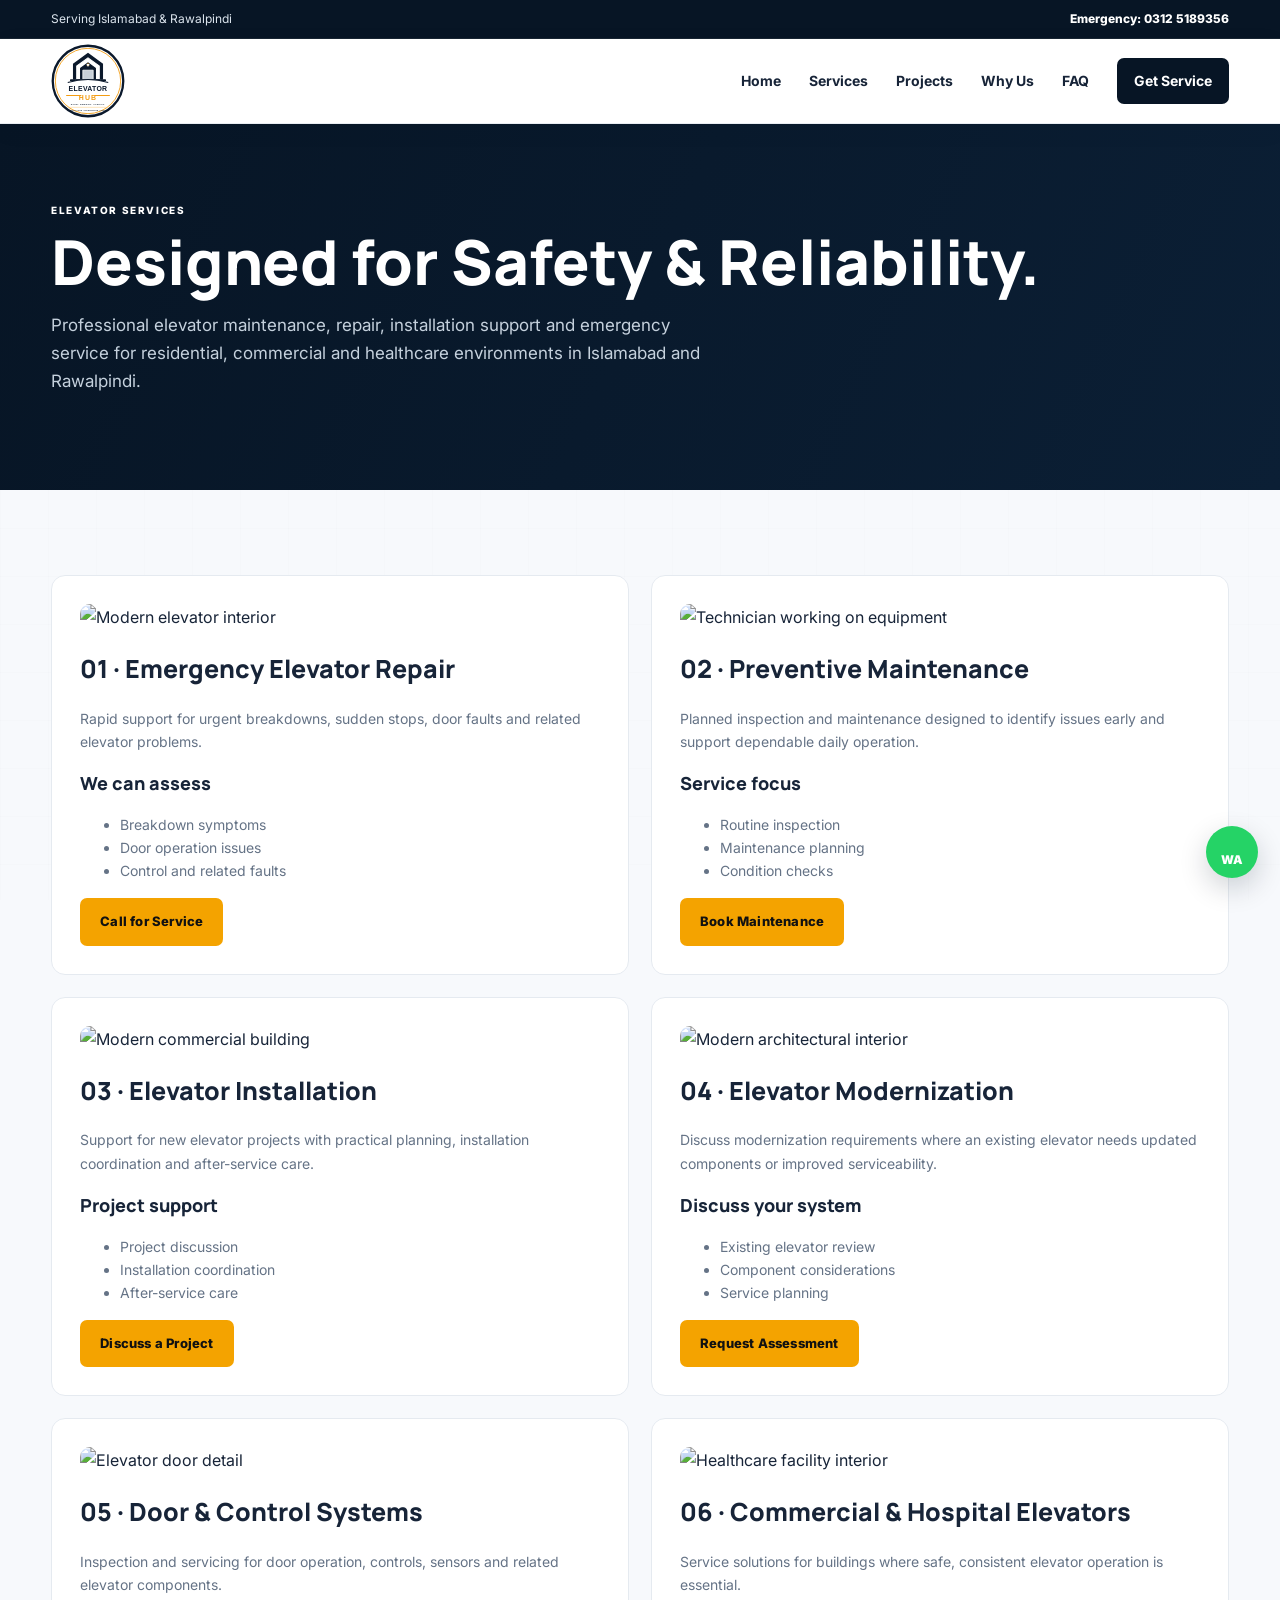
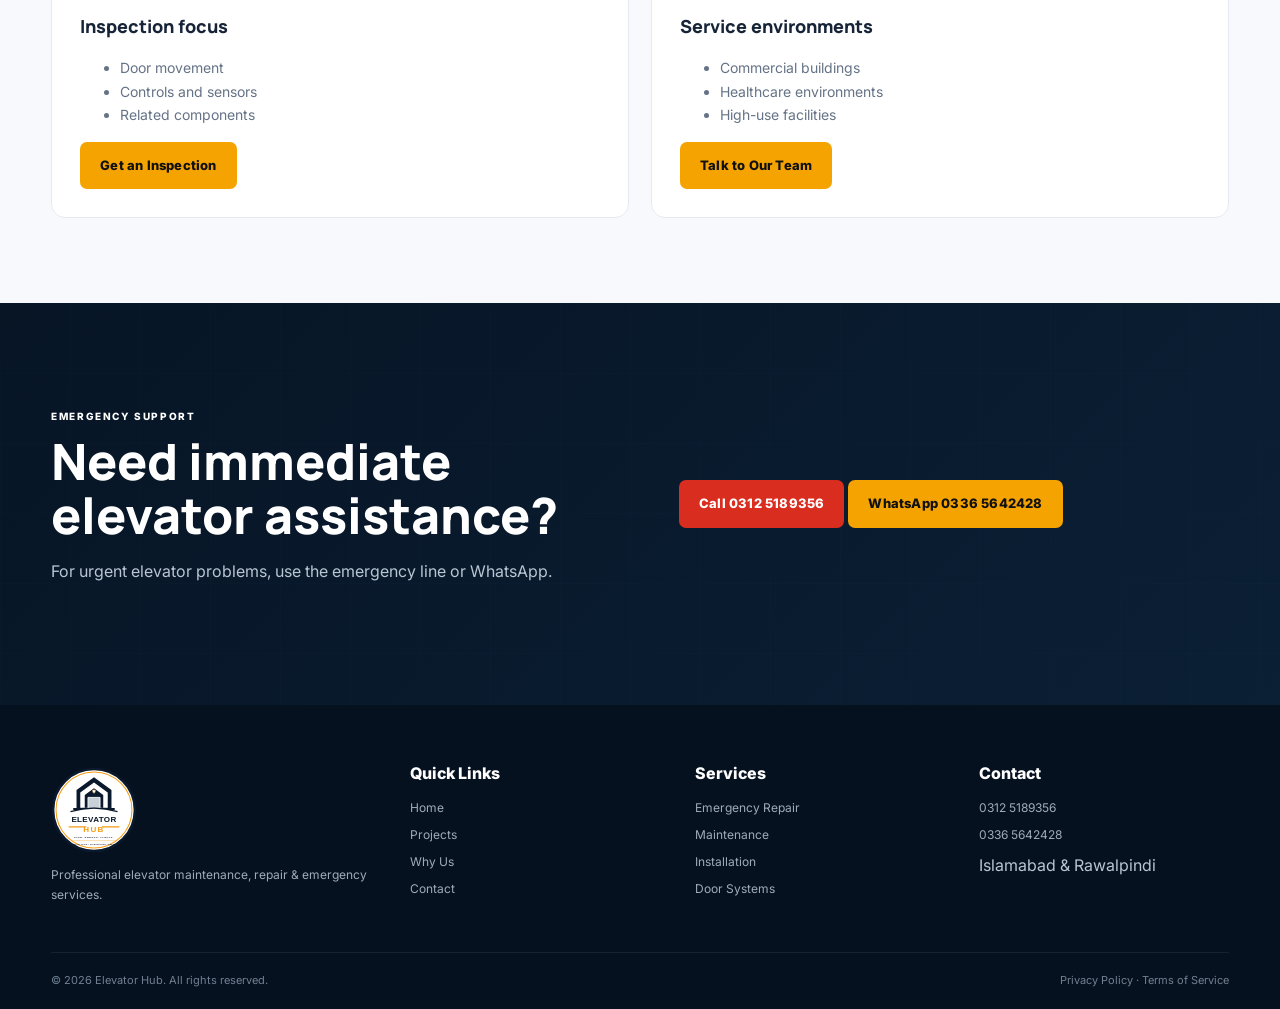
==== services.html @ 81566df6 "Add premium dedicated Elevator Hub Services page" ====
<!doctype html><html lang="en"><head><meta charset="utf-8"><meta name="viewport" content="width=device-width,initial-scale=1"><meta name="description" content="Elevator services by Elevator Hub in Islamabad and Rawalpindi: emergency repair, preventive maintenance, installation support, modernization, door systems and commercial lifts."><title>Elevator Services in Islamabad & Rawalpindi | Elevator Hub</title><link rel="preconnect" href="https://fonts.googleapis.com"><link rel="preconnect" href="https://fonts.gstatic.com" crossorigin><link href="https://fonts.googleapis.com/css2?family=Inter:wght@400;500;600;700;800&family=Manrope:wght@700;800&display=swap" rel="stylesheet"><link rel="icon" href="assets/elevator-hub-logo.svg" type="image/svg+xml"><link rel="stylesheet" href="styles.css"></head><body><div class="topbar"><div class="container topbar-inner"><span>Serving Islamabad & Rawalpindi</span><a href="tel:+923125189356">Emergency: 0312 5189356</a></div></div><header class="header"><div class="container nav"><a class="brand" href="index.html"><img class="brand-logo" src="assets/elevator-hub-logo.svg" alt="Elevator Hub"></a><button class="menu-toggle" aria-label="Open menu" aria-expanded="false">☰</button><nav class="nav-links"><a href="index.html">Home</a><a href="services.html">Services</a><a href="projects.html">Projects</a><a href="about.html">Why Us</a><a href="index.html#faq">FAQ</a><a class="nav-cta" href="contact.html">Get Service</a></nav></div></header><main><section class="page-hero"><div class="container"><span class="kicker">ELEVATOR SERVICES</span><h1>Designed for Safety & Reliability.</h1><p>Professional elevator maintenance, repair, installation support and emergency service for residential, commercial and healthcare environments in Islamabad and Rawalpindi.</p></div></section><section class="page-content"><div class="container"><div class="detail-grid"><article class="detail-card"><img loading="lazy" src="https://images.unsplash.com/photo-1545454675-3531b543be5d?auto=format&fit=crop&w=1000&q=85" alt="Modern elevator interior"><h2>01 · Emergency Elevator Repair</h2><p>Rapid support for urgent breakdowns, sudden stops, door faults and related elevator problems.</p><h3>We can assess</h3><ul><li>Breakdown symptoms</li><li>Door operation issues</li><li>Control and related faults</li></ul><a class="btn btn-gold" href="contact.html">Call for Service</a></article><article class="detail-card"><img loading="lazy" src="https://images.unsplash.com/photo-1581094794329-c8112a89af12?auto=format&fit=crop&w=1000&q=85" alt="Technician working on equipment"><h2>02 · Preventive Maintenance</h2><p>Planned inspection and maintenance designed to identify issues early and support dependable daily operation.</p><h3>Service focus</h3><ul><li>Routine inspection</li><li>Maintenance planning</li><li>Condition checks</li></ul><a class="btn btn-gold" href="contact.html">Book Maintenance</a></article><article class="detail-card"><img loading="lazy" src="https://images.unsplash.com/photo-1486406146926-c627a92ad1ab?auto=format&fit=crop&w=1000&q=85" alt="Modern commercial building"><h2>03 · Elevator Installation</h2><p>Support for new elevator projects with practical planning, installation coordination and after-service care.</p><h3>Project support</h3><ul><li>Project discussion</li><li>Installation coordination</li><li>After-service care</li></ul><a class="btn btn-gold" href="contact.html">Discuss a Project</a></article><article class="detail-card"><img loading="lazy" src="https://images.unsplash.com/photo-1512453979798-5ea266f8880c?auto=format&fit=crop&w=1000&q=85" alt="Modern architectural interior"><h2>04 · Elevator Modernization</h2><p>Discuss modernization requirements where an existing elevator needs updated components or improved serviceability.</p><h3>Discuss your system</h3><ul><li>Existing elevator review</li><li>Component considerations</li><li>Service planning</li></ul><a class="btn btn-gold" href="contact.html">Request Assessment</a></article><article class="detail-card"><img loading="lazy" src="https://images.unsplash.com/photo-1558618666-fcd25c85cd64?auto=format&fit=crop&w=1000&q=85" alt="Elevator door detail"><h2>05 · Door & Control Systems</h2><p>Inspection and servicing for door operation, controls, sensors and related elevator components.</p><h3>Inspection focus</h3><ul><li>Door movement</li><li>Controls and sensors</li><li>Related components</li></ul><a class="btn btn-gold" href="contact.html">Get an Inspection</a></article><article class="detail-card"><img loading="lazy" src="https://images.unsplash.com/photo-1586773860418-d37222d8fce3?auto=format&fit=crop&w=1000&q=85" alt="Healthcare facility interior"><h2>06 · Commercial & Hospital Elevators</h2><p>Service solutions for buildings where safe, consistent elevator operation is essential.</p><h3>Service environments</h3><ul><li>Commercial buildings</li><li>Healthcare environments</li><li>High-use facilities</li></ul><a class="btn btn-gold" href="contact.html">Talk to Our Team</a></article></div></div></section><section class="dark-section"><div class="container split"><div><span class="kicker">EMERGENCY SUPPORT</span><h2>Need immediate elevator assistance?</h2><p>For urgent elevator problems, use the emergency line or WhatsApp.</p></div><div><a class="btn btn-red" href="tel:+923125189356">Call 0312 5189356</a> <a class="btn btn-gold" href="https://wa.me/923365642428">WhatsApp 0336 5642428</a></div></div></section></main><footer><div class="container footer-grid"><div><a class="brand footer-brand" href="index.html"><img class="brand-logo" src="assets/elevator-hub-logo.svg" alt="Elevator Hub"></a><p>Professional elevator maintenance, repair & emergency services.</p></div><div><div class="footer-title">Quick Links</div><a href="index.html">Home</a><a href="projects.html">Projects</a><a href="about.html">Why Us</a><a href="contact.html">Contact</a></div><div><div class="footer-title">Services</div><a href="services.html">Emergency Repair</a><a href="services.html">Maintenance</a><a href="services.html">Installation</a><a href="services.html">Door Systems</a></div><div><div class="footer-title">Contact</div><a href="tel:+923125189356">0312 5189356</a><a href="https://wa.me/923365642428">0336 5642428</a><span>Islamabad & Rawalpindi</span></div></div><div class="container copyright"><span>© 2026 Elevator Hub. All rights reserved.</span><span>Privacy Policy · Terms of Service</span></div></footer><a class="floating-wa" href="https://wa.me/923365642428" aria-label="Chat on WhatsApp">WA</a><script src="script.js"></script></body></html>
---- styles.css ----
:root{--navy:#071525;--navy2:#0b1f35;--blue:#102b45;--gold:#f4a300;--gold2:#ffc94d;--red:#d92d20;--ink:#172438;--muted:#657386;--line:#e5eaf0;--off:#f7f9fc;--white:#fff}*{box-sizing:border-box}html{scroll-behavior:smooth}body{margin:0;font-family:Inter,Arial,sans-serif;color:var(--ink);line-height:1.65;background:var(--off)}body:before{content:"";position:fixed;inset:0;pointer-events:none;opacity:.18;background-image:linear-gradient(#102b4510 1px,transparent 1px),linear-gradient(90deg,#102b4510 1px,transparent 1px);background-size:48px 48px;z-index:-1}a{text-decoration:none;color:inherit}.container{width:min(1200px,92%);margin:auto}.topbar{background:var(--navy);color:#dbe4ed;font-size:12px;border-bottom:1px solid #ffffff12}.topbar-inner{min-height:38px;display:flex;justify-content:space-between;align-items:center}.topbar a{color:#fff;font-weight:800}.header{background:#fff;position:sticky;top:0;z-index:50;border-bottom:1px solid #e9edf2;box-shadow:0 6px 24px #0715250c}.nav{height:84px;display:flex;align-items:center;justify-content:space-between}.brand{display:flex;align-items:center;min-width:0}.brand-logo{width:74px;height:74px;display:block;object-fit:contain;flex:0 0 74px;transition:transform .2s ease,filter .2s ease}.brand:hover .brand-logo{transform:scale(1.015);filter:drop-shadow(0 6px 10px #07152518)}.nav-links{display:flex;align-items:center;gap:28px;font-size:14px;font-weight:700}.nav-links a{position:relative;padding:7px 0}.nav-links a:not(.nav-cta):after{content:"";position:absolute;left:0;right:100%;bottom:0;height:2px;background:var(--gold);transition:.2s}.nav-links a:hover:not(.nav-cta):after{right:0}.nav-links a:hover{color:var(--gold)}.nav-cta{background:var(--navy);color:#fff!important;padding:11px 17px!important;border-radius:7px}.menu-toggle{display:none;border:1px solid var(--line);background:#fff;border-radius:7px;padding:8px 11px;font-size:21px}.hero{position:relative;overflow:hidden;background:linear-gradient(115deg,#071525,#0b1f35 62%,#102b45);color:#fff}.hero:after{content:"";position:absolute;width:520px;height:520px;right:-160px;top:-160px;border:1px solid #ffffff12;border-radius:50%;box-shadow:0 0 0 80px #ffffff04,0 0 0 160px #ffffff02}.hero-bg{position:absolute;inset:0;opacity:.25;background-image:linear-gradient(90deg,#071525 5%,#071525c9 42%,#07152530),url('https://images.unsplash.com/photo-1545454675-3531b543be5d?auto=format&fit=crop&w=1800&q=85');background-size:cover;background-position:center}.hero-grid{position:relative;z-index:2;display:grid;grid-template-columns:1.05fr .95fr;gap:58px;align-items:center;min-height:690px;padding:82px 0}.eyebrow{display:inline-flex;align-items:center;gap:9px;color:var(--gold2);font-weight:800;font-size:12px;text-transform:uppercase;letter-spacing:1.5px}.pulse,.status-dot{width:8px;height:8px;border-radius:50%;background:#3ddc84;display:inline-block;box-shadow:0 0 0 5px #3ddc8422}.hero h1{font:800 clamp(56px,6.3vw,74px)/1.02 Manrope,Inter,sans-serif;letter-spacing:-3px;margin:20px 0 22px}.hero h1 span{color:var(--gold)}.hero-lead{max-width:620px;color:#cbd6e1;font-size:17px}.hero-actions{display:flex;gap:12px;margin:30px 0 38px;flex-wrap:wrap}.btn{display:inline-flex;align-items:center;justify-content:center;border:0;border-radius:7px;padding:13px 20px;font-weight:800;font-size:13px;letter-spacing:.2px;cursor:pointer;transition:transform .2s,box-shadow .2s,background .2s}.btn:hover{transform:translateY(-2px);box-shadow:0 10px 22px #07152518}.btn-gold{background:var(--gold);color:#111}.btn-gold:hover{background:var(--gold2)}.btn-outline{border:1px solid #ffffff4d;color:#fff;background:#07152555}.btn-red{background:var(--red);color:#fff}.btn-dark{background:var(--navy);color:#fff}.trust-row{display:flex;gap:34px;flex-wrap:wrap}.trust-row div{display:grid;border-left:1px solid #ffffff25;padding-left:14px}.trust-row strong{font:800 25px Manrope;color:#fff}.trust-row span{font-size:10px;color:#aebccc;text-transform:uppercase;letter-spacing:.8px}.hero-card{border:1px solid #ffffff20;border-radius:16px;background:#ffffff09;padding:12px;box-shadow:0 28px 70px #0005}.hero-image{height:470px;border-radius:10px;overflow:hidden;position:relative;background:#102b45}.hero-image img{width:100%;height:100%;object-fit:cover;display:block}.hero-image:after{content:"";position:absolute;inset:0;background:linear-gradient(180deg,transparent 45%,#071525b8)}.hero-float{position:absolute;z-index:2;left:22px;right:22px;bottom:20px;display:flex;justify-content:space-between;gap:18px;align-items:end;background:#071525df;border:1px solid #ffffff18;padding:15px 16px;border-radius:10px}.hero-float small{display:block;color:#aebccc;font-size:10px;text-transform:uppercase;letter-spacing:1px}.hero-float strong{display:block;color:#fff;font-size:14px}.hero-float .live{color:#5ce39a}.emergency-strip{background:var(--gold);color:#101923}.emergency-inner{min-height:92px;display:flex;align-items:center;justify-content:space-between;gap:20px}.emergency-inner small,.kicker{display:block;font-weight:800;letter-spacing:1.6px;font-size:10px;text-transform:uppercase}.emergency-inner strong{font:800 21px Manrope;display:block}.section{padding:100px 0;background:var(--off);position:relative}.section:before{content:"";position:absolute;inset:0;pointer-events:none;background:linear-gradient(90deg,transparent 49.9%,#102b4507 50%,transparent 50.1%);background-size:160px 160px}.section>.container{position:relative}.section-head{display:flex;justify-content:space-between;gap:50px;align-items:end;margin-bottom:46px}.section-head>div{max-width:690px}.section-head h2,.dark-section h2,.contact-section h2{font:800 clamp(38px,4vw,50px)/1.08 Manrope;margin:9px 0}.section-head h2 span,.dark-section h2 span{color:var(--gold)}.section-head p{max-width:430px;color:var(--muted);margin:0}.service-grid{display:grid;grid-template-columns:repeat(3,1fr);gap:18px}.service-card{padding:28px;border:1px solid var(--line);border-radius:14px;min-height:265px;background:#fff;transition:.22s;box-shadow:0 7px 24px #07152507}.service-card:hover{transform:translateY(-4px);border-color:#f4a30099;box-shadow:0 18px 38px #07152514}.service-card.featured{background:var(--navy);color:#fff;border-color:var(--navy)}.icon{width:42px;height:42px;display:grid;place-items:center;border:1px solid #f4a30055;border-radius:10px;color:var(--gold);margin-bottom:22px}.icon svg{width:21px;height:21px}.service-card h3{font:800 19px Manrope;margin:0 0 9px}.service-card p{color:var(--muted);font-size:14px}.featured p{color:#bdc8d5}.service-card a{font-size:12px;font-weight:800;color:var(--gold)}.dark-section{background:linear-gradient(135deg,#071525,#0b1f35);color:#fff;padding:105px 0;position:relative;overflow:hidden}.dark-section:before{content:"";position:absolute;inset:0;opacity:.15;background-image:linear-gradient(#7aa4c91a 1px,transparent 1px),linear-gradient(90deg,#7aa4c91a 1px,transparent 1px);background-size:70px 70px}.split{position:relative;z-index:1;display:grid;grid-template-columns:1fr 1fr;gap:78px;align-items:center}.dark-section p{color:#b9c5d2;max-width:620px}.checks{display:grid;grid-template-columns:1fr 1fr;gap:13px;margin-top:28px;color:#dce5ed;font-size:13px}.check{display:flex;gap:9px;align-items:flex-start}.check i{color:var(--gold);font-style:normal}.stats-panel{display:grid;grid-template-columns:1fr 1fr;border:1px solid #ffffff1c;overflow:hidden}.stat{padding:30px;border-right:1px solid #ffffff18;border-bottom:1px solid #ffffff18}.stat:nth-child(2n){border-right:0}.stat strong{display:block;font:800 35px Manrope;color:var(--gold)}.stat span{font-size:12px;color:#bdc8d5}.note{grid-column:1/-1;padding:14px;color:#8292a4;font-size:10px}.engineering{background:#fff}.engineering-grid{display:grid;grid-template-columns:1.1fr .9fr;gap:70px;align-items:center}.engineering-media{height:450px;border-radius:14px;overflow:hidden;box-shadow:0 18px 45px #07152516}.engineering-media img{width:100%;height:100%;object-fit:cover}.engineering-copy p{color:var(--muted);max-width:540px}.feature-list{display:grid;grid-template-columns:1fr 1fr;gap:12px;margin:25px 0}.feature-list div{font-size:13px;font-weight:700}.feature-list b{color:var(--gold);margin-right:7px}.center-head{text-align:center;margin-bottom:48px}.center-head h2{font:800 44px Manrope;margin:8px 0}.steps{display:grid;grid-template-columns:repeat(4,1fr);gap:0;position:relative}.steps:before{content:"";position:absolute;top:18px;left:8%;right:8%;height:1px;background:var(--gold)}.step{position:relative;padding:0 24px 10px}.step-dot{position:relative;z-index:1;width:36px;height:36px;border:1px solid var(--gold);background:var(--off);display:grid;place-items:center;color:var(--gold);font-weight:800;font-size:11px;margin-bottom:20px}.step h3{font:800 18px Manrope;margin:0 0 8px}.step p{font-size:13px;color:var(--muted)}.warning{background:#fff1c9;padding:56px 0;border-top:1px solid #f4a30040;border-bottom:1px solid #f4a30040}.warning-inner{display:grid;grid-template-columns:1fr 1.6fr auto;gap:30px;align-items:center}.warning h2{font:800 28px Manrope;margin:8px 0}.warning-list{display:flex;gap:8px;flex-wrap:wrap}.warning-list span{background:#fff;border:1px solid #e7d59c;padding:9px 12px;border-radius:7px;font-size:12px;font-weight:800}.faq-section{padding-bottom:105px}.faq-list{border-top:1px solid var(--line)}details{border-bottom:1px solid var(--line);padding:19px 0}summary{cursor:pointer;font-weight:800;font-size:15px;list-style:none;display:flex;justify-content:space-between;gap:20px}summary:after{content:'+';font-size:20px;color:var(--gold)}details[open] summary:after{content:'−'}details p{color:var(--muted);font-size:14px;max-width:780px}.narrow{max-width:850px}.projects-preview{display:grid;grid-template-columns:repeat(3,1fr);gap:18px}.project-card{background:#fff;border:1px solid var(--line);border-radius:14px;overflow:hidden;transition:.2s}.project-card:hover{transform:translateY(-4px);border-color:#f4a30088;box-shadow:0 18px 35px #07152512}.project-card img{width:100%;height:220px;object-fit:cover;display:block}.project-body{padding:22px}.project-body small{color:#9a6a00;font-weight:800;font-size:10px;text-transform:uppercase;letter-spacing:1px}.project-body h3{font:800 19px Manrope;margin:6px 0}.project-body p{font-size:13px;color:var(--muted);margin:0 0 12px}.project-body a{font-size:12px;font-weight:800;color:var(--navy)}.contact-section{background:#eef2f6;padding:100px 0}.contact-grid{display:grid;grid-template-columns:1fr 1fr;gap:75px}.contact-section p{color:var(--muted);max-width:520px}.contact-cards{display:grid;gap:10px;margin-top:30px}.contact-cards>a,.contact-cards>div{display:flex;align-items:center;gap:14px;background:#fff;border:1px solid var(--line);border-radius:10px;padding:15px}.contact-cards span{color:var(--gold);font-size:18px}.contact-cards small{display:block;color:#8290a0;font-size:9px;font-weight:800;letter-spacing:1px}.contact-cards strong{display:block;font-size:14px}.service-form{background:#fff;padding:30px;border-radius:14px;box-shadow:0 18px 50px #07152512}.form-title{font:800 22px Manrope;margin-bottom:20px}label{display:block;font-size:12px;font-weight:800;margin:12px 0}input,select,textarea{display:block;width:100%;margin-top:6px;border:1px solid #dbe2e9;border-radius:7px;padding:12px;font:inherit;font-size:13px;outline:0;background:#fff}input:focus,select:focus,textarea:focus{border-color:var(--gold);box-shadow:0 0 0 3px #f4a30020}.service-form .btn{width:100%;margin-top:8px}.form-note{font-size:11px!important;color:#8190a0!important;text-align:center;margin-bottom:0}.page-hero{background:linear-gradient(115deg,#071525,#0b1f35);color:#fff;padding:78px 0}.page-hero h1{font:800 clamp(42px,5vw,62px)/1.05 Manrope;margin:10px 0}.page-hero p{max-width:680px;color:#c5d1dd;font-size:17px}.page-content{padding:85px 0}.detail-grid{display:grid;grid-template-columns:repeat(2,1fr);gap:22px}.detail-card{background:#fff;border:1px solid var(--line);padding:28px;border-radius:14px}.detail-card img{width:100%;height:250px;object-fit:cover;border-radius:10px}.detail-card h2{font:800 25px Manrope}.detail-card h3{font:800 18px Manrope}.detail-card p,.detail-card li{color:var(--muted);font-size:14px}.project-page-grid{display:grid;grid-template-columns:repeat(3,1fr);gap:20px}.filter-row{display:flex;gap:9px;flex-wrap:wrap;margin:0 0 28px}.filter-row span{padding:8px 12px;border:1px solid var(--line);background:#fff;border-radius:7px;font-size:11px;font-weight:800}.about-stats{display:grid;grid-template-columns:repeat(3,1fr);gap:1px;background:#ffffff18;margin-top:35px}.about-stats div{padding:25px;background:#0b1f35}.about-stats strong{display:block;font:800 30px Manrope;color:var(--gold)}.about-stats span{color:#bdc8d5;font-size:12px}.floating-wa{position:fixed;right:22px;bottom:22px;width:52px;height:52px;border-radius:50%;background:#25d366;color:#fff;display:grid;place-items:center;font-size:0;z-index:60;box-shadow:0 10px 28px #07152530}.floating-wa:after{content:'WA';font-size:12px;font-weight:900}.floating-wa:hover{transform:translateY(-3px)}footer{background:#06111f;color:#b9c5d2;padding:55px 0 20px}.footer-grid{display:grid;grid-template-columns:1.3fr 1fr 1fr 1fr;gap:35px}.footer-brand .brand-logo{width:86px;height:86px}.footer-title{color:#fff;font-weight:800;margin-bottom:12px}.footer-grid p,.footer-grid a{font-size:12px;color:#9eacba}.footer-grid a{display:block;margin:7px 0}.footer-grid a:hover{color:var(--gold)}.copyright{border-top:1px solid #ffffff12;margin-top:35px;padding-top:18px;font-size:11px;color:#708092;display:flex;justify-content:space-between;gap:15px}.focus-visible:focus,button:focus,a:focus,input:focus,select:focus,textarea:focus{outline:2px solid var(--gold);outline-offset:2px}@media(max-width:900px){.nav{height:78px}.brand-logo{width:68px;height:68px;flex-basis:68px}.menu-toggle{display:block}.nav-links{display:none;position:absolute;top:116px;left:0;right:0;background:#fff;padding:20px 4%;box-shadow:0 14px 25px #07152514;flex-direction:column;align-items:stretch}.nav-links.open{display:flex}.hero-grid,.engineering-grid,.split,.contact-grid{grid-template-columns:1fr}.hero-grid{padding:60px 0}.hero-card{max-width:720px}.service-grid,.projects-preview,.project-page-grid{grid-template-columns:1fr 1fr}.steps{grid-template-columns:1fr 1fr;gap:30px}.steps:before{display:none}.step{padding:0}.warning-inner{grid-template-columns:1fr}.section-head{display:block}.section-head p{margin-top:18px}.footer-grid{grid-template-columns:1fr 1fr}.hero-image{height:400px}}@media(max-width:560px){.topbar-inner{font-size:10px}.topbar-inner span{display:none}.topbar-inner{justify-content:flex-end}.nav-links{top:108px}.hero h1{font-size:42px;letter-spacing:-2px}.hero-lead{font-size:16px}.hero-image{height:330px}.hero-float{left:12px;right:12px;bottom:12px}.trust-row{gap:16px}.trust-row strong{font-size:21px}.service-grid,.projects-preview,.project-page-grid,.detail-grid,.footer-grid{grid-template-columns:1fr}.section,.contact-section,.page-content{padding:65px 0}.center-head h2{font-size:35px}.engineering-media{height:320px}.feature-list,.checks{grid-template-columns:1fr}.warning{padding:45px 0}.copyright{display:block}.copyright span{display:block;margin-top:5px}.about-stats{grid-template-columns:1fr}.floating-wa{right:16px;bottom:16px}}
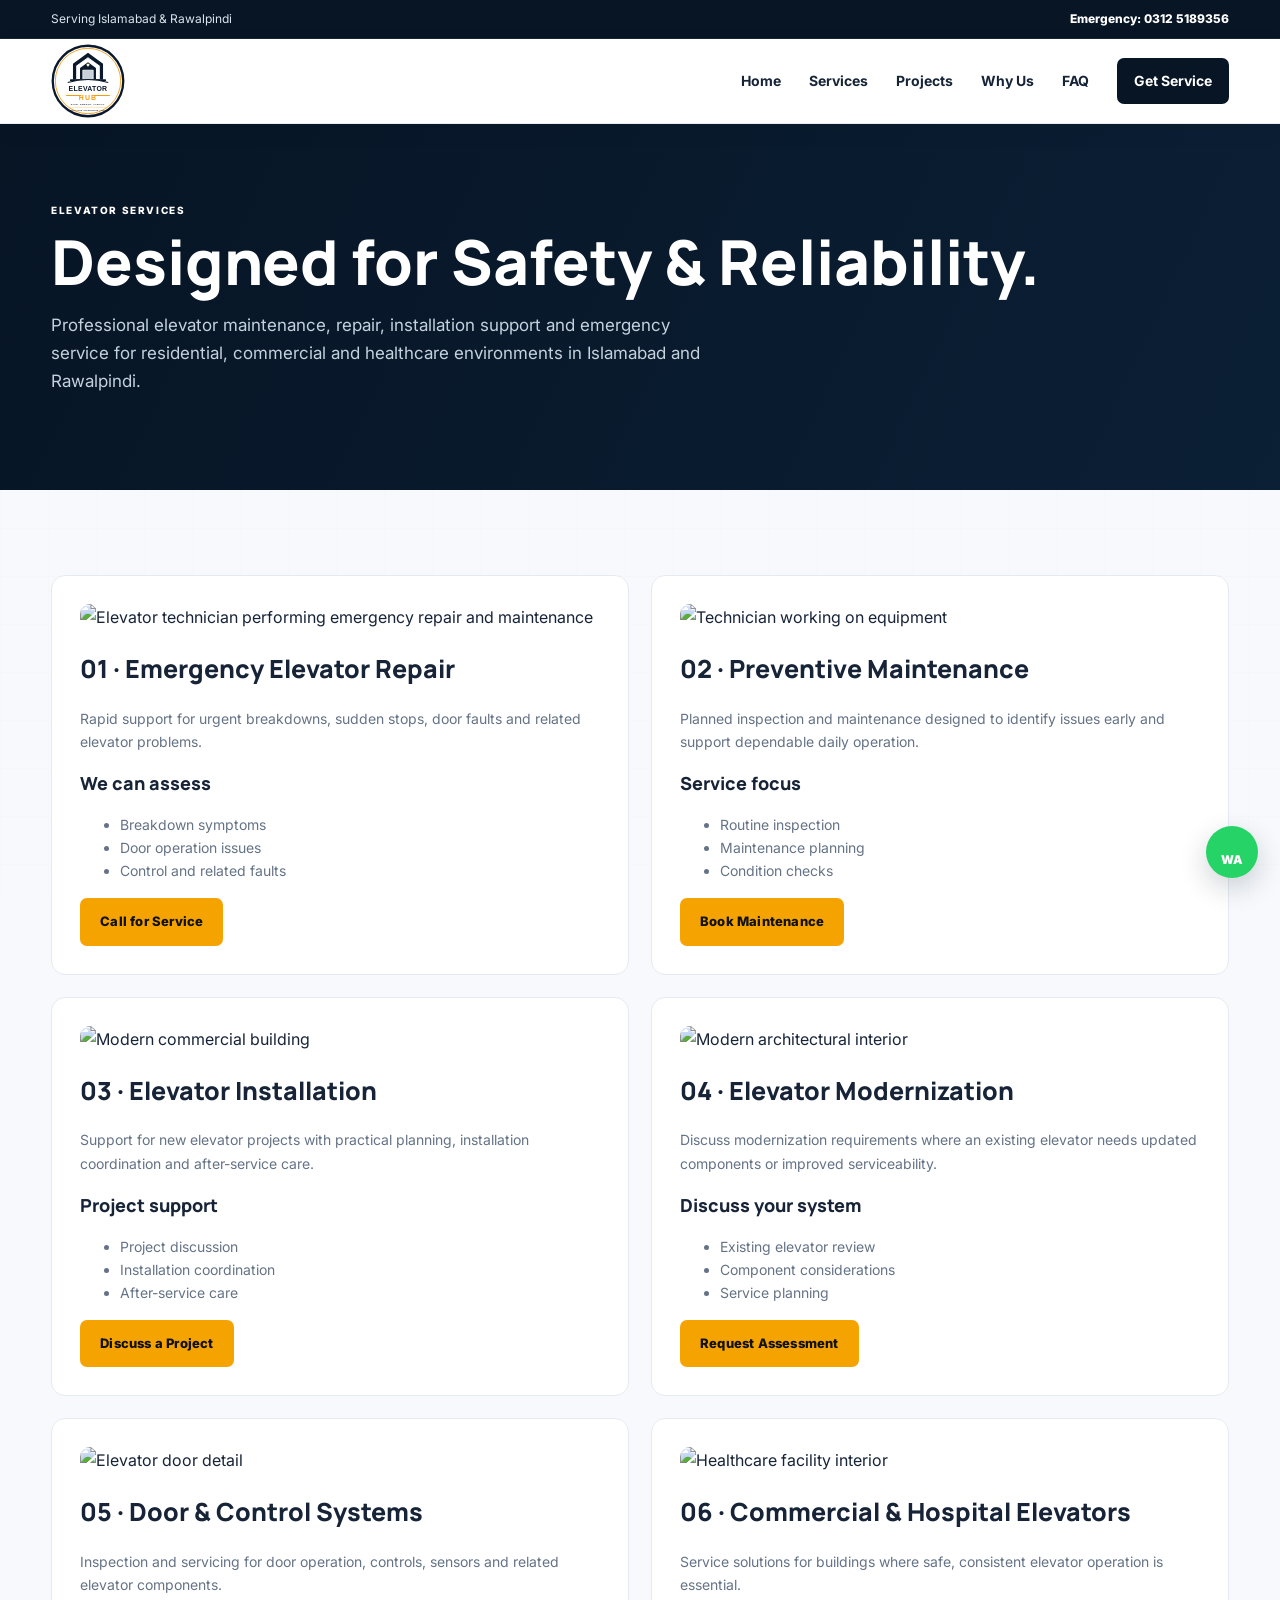
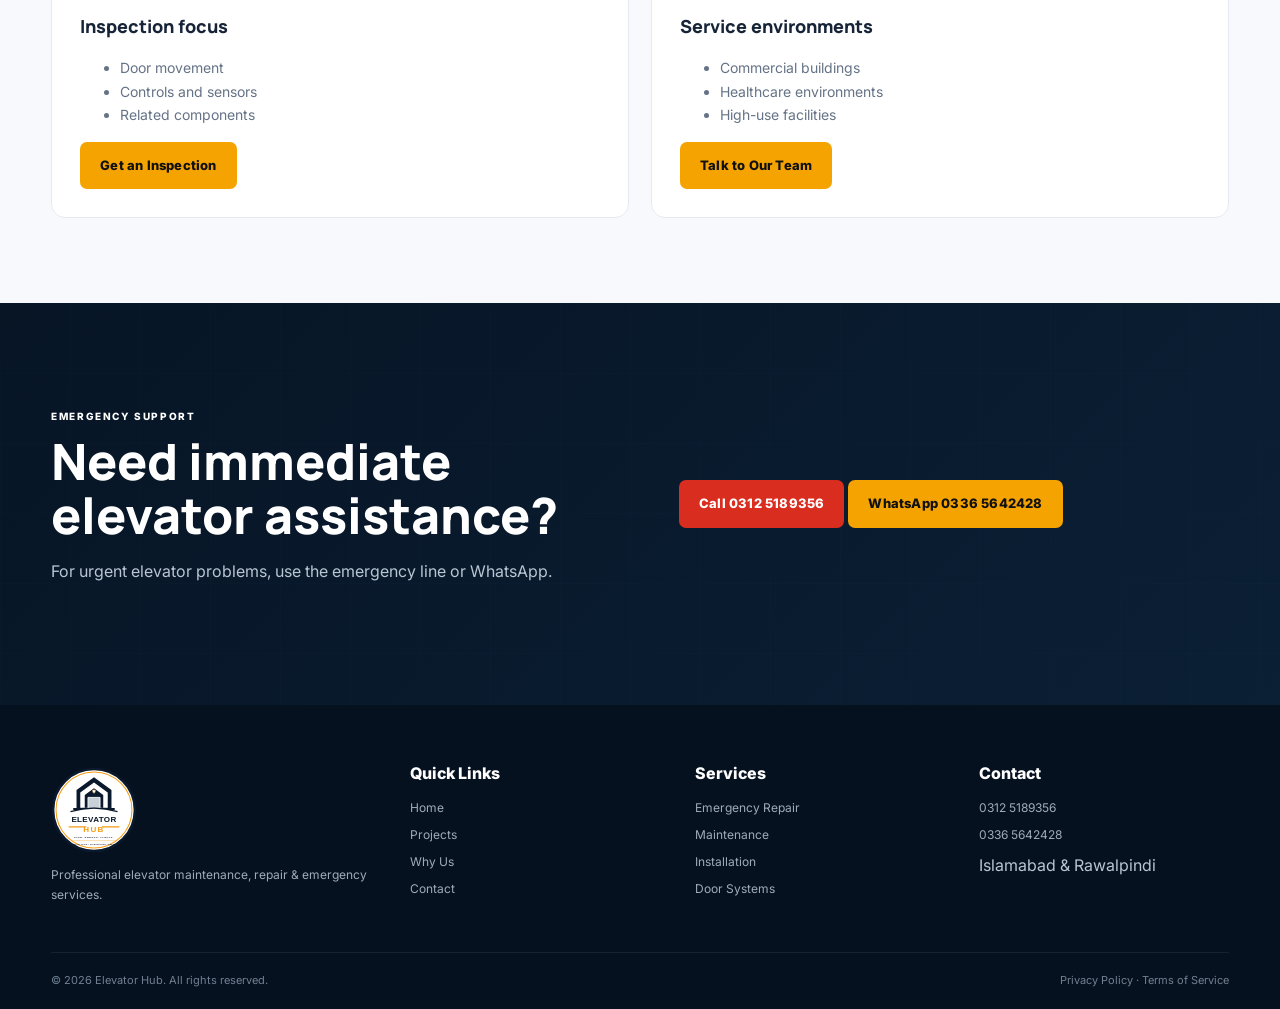
==== commit e3ac253e: "Replace emergency repair audio deck image with elevator service image" ====
--- a/services.html
+++ b/services.html
@@ -1 +1 @@
-<!doctype html><html lang="en"><head><meta charset="utf-8"><meta name="viewport" content="width=device-width,initial-scale=1"><meta name="description" content="Elevator services by Elevator Hub in Islamabad and Rawalpindi: emergency repair, preventive maintenance, installation support, modernization, door systems and commercial lifts."><title>Elevator Services in Islamabad & Rawalpindi | Elevator Hub</title><link rel="preconnect" href="https://fonts.googleapis.com"><link rel="preconnect" href="https://fonts.gstatic.com" crossorigin><link href="https://fonts.googleapis.com/css2?family=Inter:wght@400;500;600;700;800&family=Manrope:wght@700;800&display=swap" rel="stylesheet"><link rel="icon" href="assets/elevator-hub-logo.svg" type="image/svg+xml"><link rel="stylesheet" href="styles.css"></head><body><div class="topbar"><div class="container topbar-inner"><span>Serving Islamabad & Rawalpindi</span><a href="tel:+923125189356">Emergency: 0312 5189356</a></div></div><header class="header"><div class="container nav"><a class="brand" href="index.html"><img class="brand-logo" src="assets/elevator-hub-logo.svg" alt="Elevator Hub"></a><button class="menu-toggle" aria-label="Open menu" aria-expanded="false">☰</button><nav class="nav-links"><a href="index.html">Home</a><a href="services.html">Services</a><a href="projects.html">Projects</a><a href="about.html">Why Us</a><a href="index.html#faq">FAQ</a><a class="nav-cta" href="contact.html">Get Service</a></nav></div></header><main><section class="page-hero"><div class="container"><span class="kicker">ELEVATOR SERVICES</span><h1>Designed for Safety & Reliability.</h1><p>Professional elevator maintenance, repair, installation support and emergency service for residential, commercial and healthcare environments in Islamabad and Rawalpindi.</p></div></section><section class="page-content"><div class="container"><div class="detail-grid"><article class="detail-card"><img loading="lazy" src="https://images.unsplash.com/photo-1545454675-3531b543be5d?auto=format&fit=crop&w=1000&q=85" alt="Modern elevator interior"><h2>01 · Emergency Elevator Repair</h2><p>Rapid support for urgent breakdowns, sudden stops, door faults and related elevator problems.</p><h3>We can assess</h3><ul><li>Breakdown symptoms</li><li>Door operation issues</li><li>Control and related faults</li></ul><a class="btn btn-gold" href="contact.html">Call for Service</a></article><article class="detail-card"><img loading="lazy" src="https://images.unsplash.com/photo-1581094794329-c8112a89af12?auto=format&fit=crop&w=1000&q=85" alt="Technician working on equipment"><h2>02 · Preventive Maintenance</h2><p>Planned inspection and maintenance designed to identify issues early and support dependable daily operation.</p><h3>Service focus</h3><ul><li>Routine inspection</li><li>Maintenance planning</li><li>Condition checks</li></ul><a class="btn btn-gold" href="contact.html">Book Maintenance</a></article><article class="detail-card"><img loading="lazy" src="https://images.unsplash.com/photo-1486406146926-c627a92ad1ab?auto=format&fit=crop&w=1000&q=85" alt="Modern commercial building"><h2>03 · Elevator Installation</h2><p>Support for new elevator projects with practical planning, installation coordination and after-service care.</p><h3>Project support</h3><ul><li>Project discussion</li><li>Installation coordination</li><li>After-service care</li></ul><a class="btn btn-gold" href="contact.html">Discuss a Project</a></article><article class="detail-card"><img loading="lazy" src="https://images.unsplash.com/photo-1512453979798-5ea266f8880c?auto=format&fit=crop&w=1000&q=85" alt="Modern architectural interior"><h2>04 · Elevator Modernization</h2><p>Discuss modernization requirements where an existing elevator needs updated components or improved serviceability.</p><h3>Discuss your system</h3><ul><li>Existing elevator review</li><li>Component considerations</li><li>Service planning</li></ul><a class="btn btn-gold" href="contact.html">Request Assessment</a></article><article class="detail-card"><img loading="lazy" src="https://images.unsplash.com/photo-1558618666-fcd25c85cd64?auto=format&fit=crop&w=1000&q=85" alt="Elevator door detail"><h2>05 · Door & Control Systems</h2><p>Inspection and servicing for door operation, controls, sensors and related elevator components.</p><h3>Inspection focus</h3><ul><li>Door movement</li><li>Controls and sensors</li><li>Related components</li></ul><a class="btn btn-gold" href="contact.html">Get an Inspection</a></article><article class="detail-card"><img loading="lazy" src="https://images.unsplash.com/photo-1586773860418-d37222d8fce3?auto=format&fit=crop&w=1000&q=85" alt="Healthcare facility interior"><h2>06 · Commercial & Hospital Elevators</h2><p>Service solutions for buildings where safe, consistent elevator operation is essential.</p><h3>Service environments</h3><ul><li>Commercial buildings</li><li>Healthcare environments</li><li>High-use facilities</li></ul><a class="btn btn-gold" href="contact.html">Talk to Our Team</a></article></div></div></section><section class="dark-section"><div class="container split"><div><span class="kicker">EMERGENCY SUPPORT</span><h2>Need immediate elevator assistance?</h2><p>For urgent elevator problems, use the emergency line or WhatsApp.</p></div><div><a class="btn btn-red" href="tel:+923125189356">Call 0312 5189356</a> <a class="btn btn-gold" href="https://wa.me/923365642428">WhatsApp 0336 5642428</a></div></div></section></main><footer><div class="container footer-grid"><div><a class="brand footer-brand" href="index.html"><img class="brand-logo" src="assets/elevator-hub-logo.svg" alt="Elevator Hub"></a><p>Professional elevator maintenance, repair & emergency services.</p></div><div><div class="footer-title">Quick Links</div><a href="index.html">Home</a><a href="projects.html">Projects</a><a href="about.html">Why Us</a><a href="contact.html">Contact</a></div><div><div class="footer-title">Services</div><a href="services.html">Emergency Repair</a><a href="services.html">Maintenance</a><a href="services.html">Installation</a><a href="services.html">Door Systems</a></div><div><div class="footer-title">Contact</div><a href="tel:+923125189356">0312 5189356</a><a href="https://wa.me/923365642428">0336 5642428</a><span>Islamabad & Rawalpindi</span></div></div><div class="container copyright"><span>© 2026 Elevator Hub. All rights reserved.</span><span>Privacy Policy · Terms of Service</span></div></footer><a class="floating-wa" href="https://wa.me/923365642428" aria-label="Chat on WhatsApp">WA</a><script src="script.js"></script></body></html>+<!doctype html><html lang="en"><head><meta charset="utf-8"><meta name="viewport" content="width=device-width,initial-scale=1"><meta name="description" content="Elevator services by Elevator Hub in Islamabad and Rawalpindi: emergency repair, preventive maintenance, installation support, modernization, door systems and commercial lifts."><title>Elevator Services in Islamabad & Rawalpindi | Elevator Hub</title><link rel="preconnect" href="https://fonts.googleapis.com"><link rel="preconnect" href="https://fonts.gstatic.com" crossorigin><link href="https://fonts.googleapis.com/css2?family=Inter:wght@400;500;600;700;800&family=Manrope:wght@700;800&display=swap" rel="stylesheet"><link rel="icon" href="assets/elevator-hub-logo.svg" type="image/svg+xml"><link rel="stylesheet" href="styles.css"></head><body><div class="topbar"><div class="container topbar-inner"><span>Serving Islamabad & Rawalpindi</span><a href="tel:+923125189356">Emergency: 0312 5189356</a></div></div><header class="header"><div class="container nav"><a class="brand" href="index.html"><img class="brand-logo" src="assets/elevator-hub-logo.svg" alt="Elevator Hub"></a><button class="menu-toggle" aria-label="Open menu" aria-expanded="false">☰</button><nav class="nav-links"><a href="index.html">Home</a><a href="services.html">Services</a><a href="projects.html">Projects</a><a href="about.html">Why Us</a><a href="index.html#faq">FAQ</a><a class="nav-cta" href="contact.html">Get Service</a></nav></div></header><main><section class="page-hero"><div class="container"><span class="kicker">ELEVATOR SERVICES</span><h1>Designed for Safety & Reliability.</h1><p>Professional elevator maintenance, repair, installation support and emergency service for residential, commercial and healthcare environments in Islamabad and Rawalpindi.</p></div></section><section class="page-content"><div class="container"><div class="detail-grid"><article class="detail-card"><img loading="lazy" src="https://images.unsplash.com/photo-1565793298595-6a879b1d9492?auto=format&fit=crop&w=1000&q=85" alt="Elevator technician performing emergency repair and maintenance"><h2>01 · Emergency Elevator Repair</h2><p>Rapid support for urgent breakdowns, sudden stops, door faults and related elevator problems.</p><h3>We can assess</h3><ul><li>Breakdown symptoms</li><li>Door operation issues</li><li>Control and related faults</li></ul><a class="btn btn-gold" href="contact.html">Call for Service</a></article><article class="detail-card"><img loading="lazy" src="https://images.unsplash.com/photo-1581094794329-c8112a89af12?auto=format&fit=crop&w=1000&q=85" alt="Technician working on equipment"><h2>02 · Preventive Maintenance</h2><p>Planned inspection and maintenance designed to identify issues early and support dependable daily operation.</p><h3>Service focus</h3><ul><li>Routine inspection</li><li>Maintenance planning</li><li>Condition checks</li></ul><a class="btn btn-gold" href="contact.html">Book Maintenance</a></article><article class="detail-card"><img loading="lazy" src="https://images.unsplash.com/photo-1486406146926-c627a92ad1ab?auto=format&fit=crop&w=1000&q=85" alt="Modern commercial building"><h2>03 · Elevator Installation</h2><p>Support for new elevator projects with practical planning, installation coordination and after-service care.</p><h3>Project support</h3><ul><li>Project discussion</li><li>Installation coordination</li><li>After-service care</li></ul><a class="btn btn-gold" href="contact.html">Discuss a Project</a></article><article class="detail-card"><img loading="lazy" src="https://images.unsplash.com/photo-1512453979798-5ea266f8880c?auto=format&fit=crop&w=1000&q=85" alt="Modern architectural interior"><h2>04 · Elevator Modernization</h2><p>Discuss modernization requirements where an existing elevator needs updated components or improved serviceability.</p><h3>Discuss your system</h3><ul><li>Existing elevator review</li><li>Component considerations</li><li>Service planning</li></ul><a class="btn btn-gold" href="contact.html">Request Assessment</a></article><article class="detail-card"><img loading="lazy" src="https://images.unsplash.com/photo-1558618666-fcd25c85cd64?auto=format&fit=crop&w=1000&q=85" alt="Elevator door detail"><h2>05 · Door & Control Systems</h2><p>Inspection and servicing for door operation, controls, sensors and related elevator components.</p><h3>Inspection focus</h3><ul><li>Door movement</li><li>Controls and sensors</li><li>Related components</li></ul><a class="btn btn-gold" href="contact.html">Get an Inspection</a></article><article class="detail-card"><img loading="lazy" src="https://images.unsplash.com/photo-1586773860418-d37222d8fce3?auto=format&fit=crop&w=1000&q=85" alt="Healthcare facility interior"><h2>06 · Commercial & Hospital Elevators</h2><p>Service solutions for buildings where safe, consistent elevator operation is essential.</p><h3>Service environments</h3><ul><li>Commercial buildings</li><li>Healthcare environments</li><li>High-use facilities</li></ul><a class="btn btn-gold" href="contact.html">Talk to Our Team</a></article></div></div></section><section class="dark-section"><div class="container split"><div><span class="kicker">EMERGENCY SUPPORT</span><h2>Need immediate elevator assistance?</h2><p>For urgent elevator problems, use the emergency line or WhatsApp.</p></div><div><a class="btn btn-red" href="tel:+923125189356">Call 0312 5189356</a> <a class="btn btn-gold" href="https://wa.me/923365642428">WhatsApp 0336 5642428</a></div></div></section></main><footer><div class="container footer-grid"><div><a class="brand footer-brand" href="index.html"><img class="brand-logo" src="assets/elevator-hub-logo.svg" alt="Elevator Hub"></a><p>Professional elevator maintenance, repair & emergency services.</p></div><div><div class="footer-title">Quick Links</div><a href="index.html">Home</a><a href="projects.html">Projects</a><a href="about.html">Why Us</a><a href="contact.html">Contact</a></div><div><div class="footer-title">Services</div><a href="services.html">Emergency Repair</a><a href="services.html">Maintenance</a><a href="services.html">Installation</a><a href="services.html">Door Systems</a></div><div><div class="footer-title">Contact</div><a href="tel:+923125189356">0312 5189356</a><a href="https://wa.me/923365642428">0336 5642428</a><span>Islamabad & Rawalpindi</span></div></div><div class="container copyright"><span>© 2026 Elevator Hub. All rights reserved.</span><span>Privacy Policy · Terms of Service</span></div></footer><a class="floating-wa" href="https://wa.me/923365642428" aria-label="Chat on WhatsApp">WA</a><script src="script.js"></script></body></html>
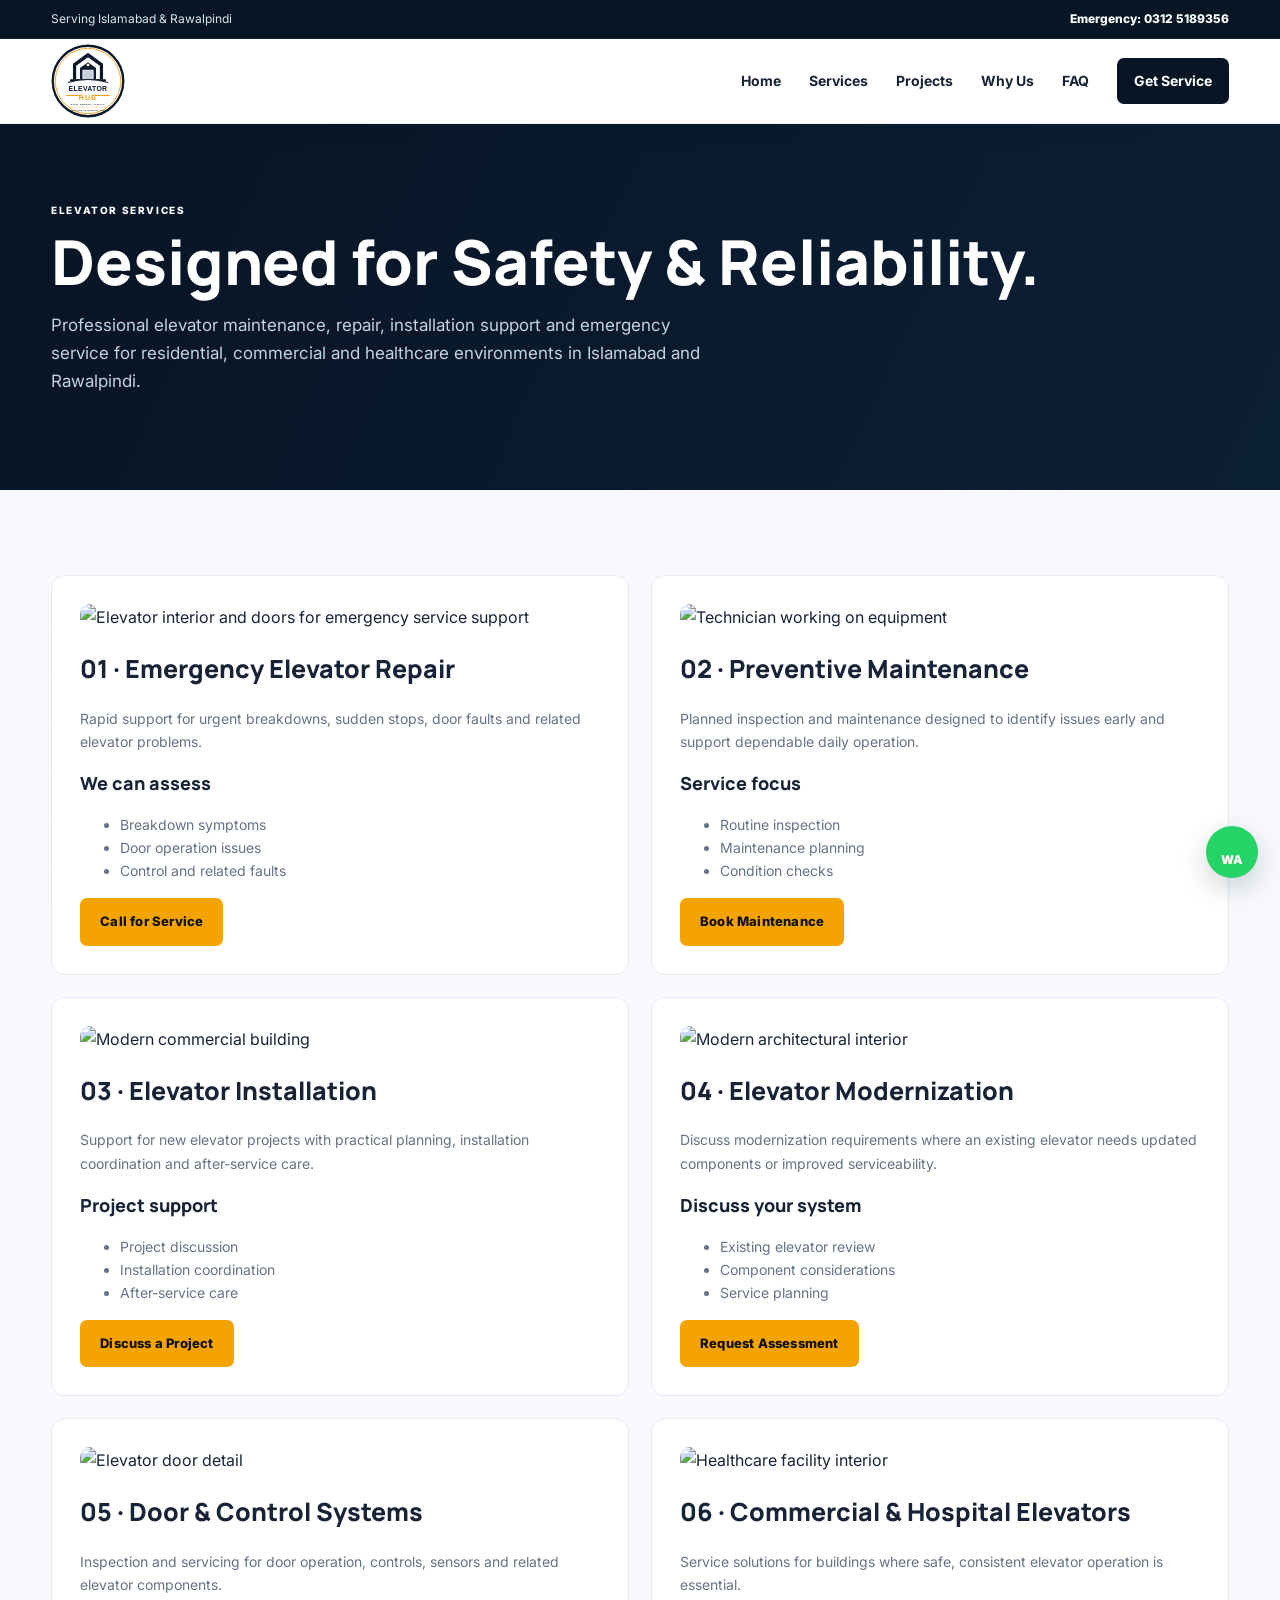
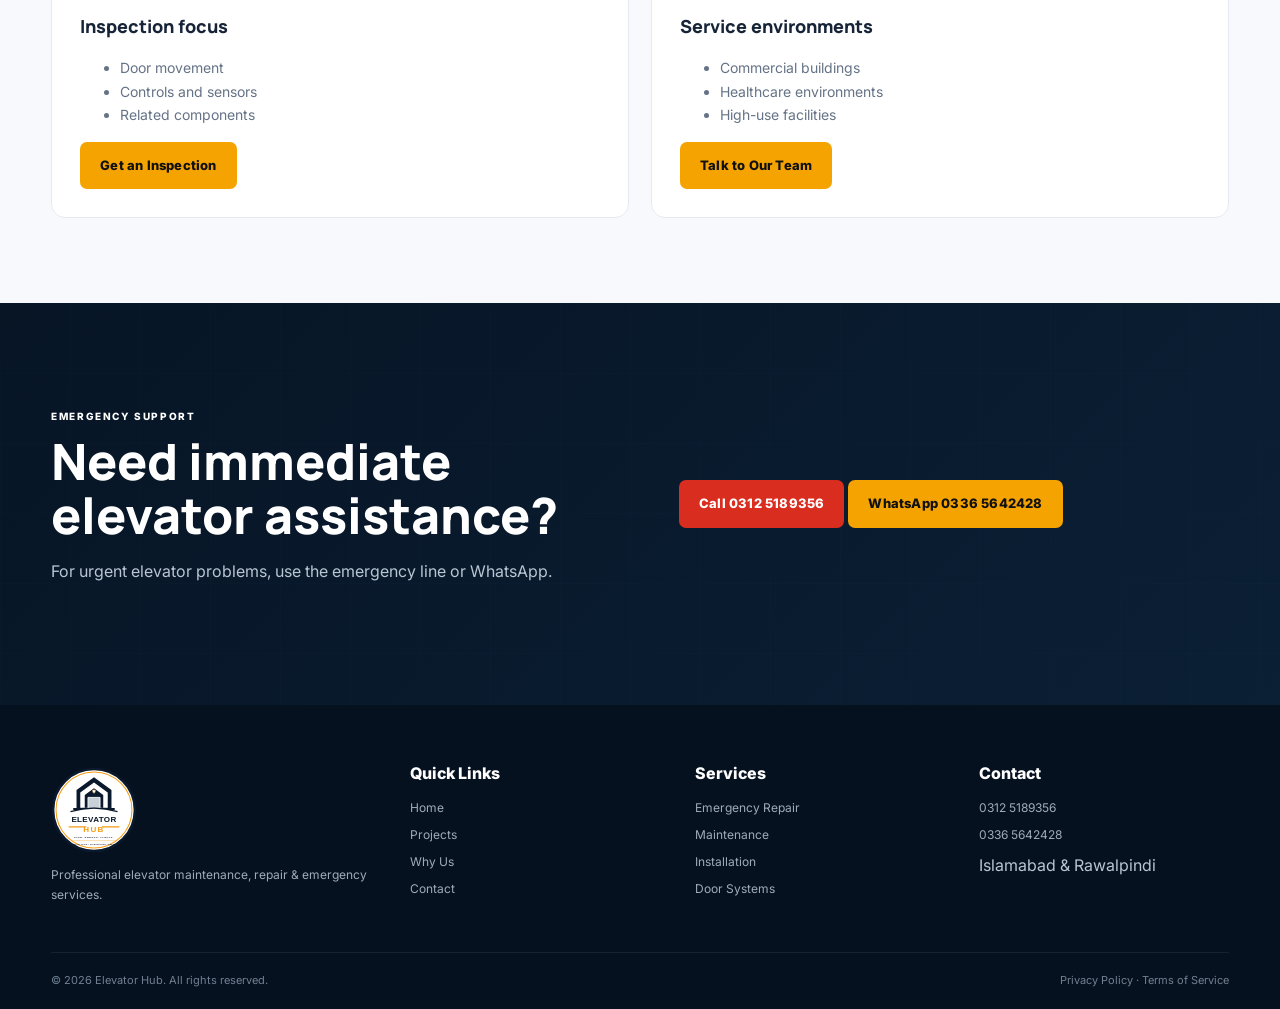
==== commit b2f30f75: "Replace emergency repair card image with elevator photo" ====
--- a/services.html
+++ b/services.html
@@ -1 +1 @@
-<!doctype html><html lang="en"><head><meta charset="utf-8"><meta name="viewport" content="width=device-width,initial-scale=1"><meta name="description" content="Elevator services by Elevator Hub in Islamabad and Rawalpindi: emergency repair, preventive maintenance, installation support, modernization, door systems and commercial lifts."><title>Elevator Services in Islamabad & Rawalpindi | Elevator Hub</title><link rel="preconnect" href="https://fonts.googleapis.com"><link rel="preconnect" href="https://fonts.gstatic.com" crossorigin><link href="https://fonts.googleapis.com/css2?family=Inter:wght@400;500;600;700;800&family=Manrope:wght@700;800&display=swap" rel="stylesheet"><link rel="icon" href="assets/elevator-hub-logo.svg" type="image/svg+xml"><link rel="stylesheet" href="styles.css"></head><body><div class="topbar"><div class="container topbar-inner"><span>Serving Islamabad & Rawalpindi</span><a href="tel:+923125189356">Emergency: 0312 5189356</a></div></div><header class="header"><div class="container nav"><a class="brand" href="index.html"><img class="brand-logo" src="assets/elevator-hub-logo.svg" alt="Elevator Hub"></a><button class="menu-toggle" aria-label="Open menu" aria-expanded="false">☰</button><nav class="nav-links"><a href="index.html">Home</a><a href="services.html">Services</a><a href="projects.html">Projects</a><a href="about.html">Why Us</a><a href="index.html#faq">FAQ</a><a class="nav-cta" href="contact.html">Get Service</a></nav></div></header><main><section class="page-hero"><div class="container"><span class="kicker">ELEVATOR SERVICES</span><h1>Designed for Safety & Reliability.</h1><p>Professional elevator maintenance, repair, installation support and emergency service for residential, commercial and healthcare environments in Islamabad and Rawalpindi.</p></div></section><section class="page-content"><div class="container"><div class="detail-grid"><article class="detail-card"><img loading="lazy" src="https://images.unsplash.com/photo-1565793298595-6a879b1d9492?auto=format&fit=crop&w=1000&q=85" alt="Elevator technician performing emergency repair and maintenance"><h2>01 · Emergency Elevator Repair</h2><p>Rapid support for urgent breakdowns, sudden stops, door faults and related elevator problems.</p><h3>We can assess</h3><ul><li>Breakdown symptoms</li><li>Door operation issues</li><li>Control and related faults</li></ul><a class="btn btn-gold" href="contact.html">Call for Service</a></article><article class="detail-card"><img loading="lazy" src="https://images.unsplash.com/photo-1581094794329-c8112a89af12?auto=format&fit=crop&w=1000&q=85" alt="Technician working on equipment"><h2>02 · Preventive Maintenance</h2><p>Planned inspection and maintenance designed to identify issues early and support dependable daily operation.</p><h3>Service focus</h3><ul><li>Routine inspection</li><li>Maintenance planning</li><li>Condition checks</li></ul><a class="btn btn-gold" href="contact.html">Book Maintenance</a></article><article class="detail-card"><img loading="lazy" src="https://images.unsplash.com/photo-1486406146926-c627a92ad1ab?auto=format&fit=crop&w=1000&q=85" alt="Modern commercial building"><h2>03 · Elevator Installation</h2><p>Support for new elevator projects with practical planning, installation coordination and after-service care.</p><h3>Project support</h3><ul><li>Project discussion</li><li>Installation coordination</li><li>After-service care</li></ul><a class="btn btn-gold" href="contact.html">Discuss a Project</a></article><article class="detail-card"><img loading="lazy" src="https://images.unsplash.com/photo-1512453979798-5ea266f8880c?auto=format&fit=crop&w=1000&q=85" alt="Modern architectural interior"><h2>04 · Elevator Modernization</h2><p>Discuss modernization requirements where an existing elevator needs updated components or improved serviceability.</p><h3>Discuss your system</h3><ul><li>Existing elevator review</li><li>Component considerations</li><li>Service planning</li></ul><a class="btn btn-gold" href="contact.html">Request Assessment</a></article><article class="detail-card"><img loading="lazy" src="https://images.unsplash.com/photo-1558618666-fcd25c85cd64?auto=format&fit=crop&w=1000&q=85" alt="Elevator door detail"><h2>05 · Door & Control Systems</h2><p>Inspection and servicing for door operation, controls, sensors and related elevator components.</p><h3>Inspection focus</h3><ul><li>Door movement</li><li>Controls and sensors</li><li>Related components</li></ul><a class="btn btn-gold" href="contact.html">Get an Inspection</a></article><article class="detail-card"><img loading="lazy" src="https://images.unsplash.com/photo-1586773860418-d37222d8fce3?auto=format&fit=crop&w=1000&q=85" alt="Healthcare facility interior"><h2>06 · Commercial & Hospital Elevators</h2><p>Service solutions for buildings where safe, consistent elevator operation is essential.</p><h3>Service environments</h3><ul><li>Commercial buildings</li><li>Healthcare environments</li><li>High-use facilities</li></ul><a class="btn btn-gold" href="contact.html">Talk to Our Team</a></article></div></div></section><section class="dark-section"><div class="container split"><div><span class="kicker">EMERGENCY SUPPORT</span><h2>Need immediate elevator assistance?</h2><p>For urgent elevator problems, use the emergency line or WhatsApp.</p></div><div><a class="btn btn-red" href="tel:+923125189356">Call 0312 5189356</a> <a class="btn btn-gold" href="https://wa.me/923365642428">WhatsApp 0336 5642428</a></div></div></section></main><footer><div class="container footer-grid"><div><a class="brand footer-brand" href="index.html"><img class="brand-logo" src="assets/elevator-hub-logo.svg" alt="Elevator Hub"></a><p>Professional elevator maintenance, repair & emergency services.</p></div><div><div class="footer-title">Quick Links</div><a href="index.html">Home</a><a href="projects.html">Projects</a><a href="about.html">Why Us</a><a href="contact.html">Contact</a></div><div><div class="footer-title">Services</div><a href="services.html">Emergency Repair</a><a href="services.html">Maintenance</a><a href="services.html">Installation</a><a href="services.html">Door Systems</a></div><div><div class="footer-title">Contact</div><a href="tel:+923125189356">0312 5189356</a><a href="https://wa.me/923365642428">0336 5642428</a><span>Islamabad & Rawalpindi</span></div></div><div class="container copyright"><span>© 2026 Elevator Hub. All rights reserved.</span><span>Privacy Policy · Terms of Service</span></div></footer><a class="floating-wa" href="https://wa.me/923365642428" aria-label="Chat on WhatsApp">WA</a><script src="script.js"></script></body></html>+<!doctype html><html lang="en"><head><meta charset="utf-8"><meta name="viewport" content="width=device-width,initial-scale=1"><meta name="description" content="Elevator services by Elevator Hub in Islamabad and Rawalpindi: emergency repair, preventive maintenance, installation support, modernization, door systems and commercial lifts."><title>Elevator Services in Islamabad & Rawalpindi | Elevator Hub</title><link rel="preconnect" href="https://fonts.googleapis.com"><link rel="preconnect" href="https://fonts.gstatic.com" crossorigin><link href="https://fonts.googleapis.com/css2?family=Inter:wght@400;500;600;700;800&family=Manrope:wght@700;800&display=swap" rel="stylesheet"><link rel="icon" href="assets/elevator-hub-logo.svg" type="image/svg+xml"><link rel="stylesheet" href="styles.css"></head><body><div class="topbar"><div class="container topbar-inner"><span>Serving Islamabad & Rawalpindi</span><a href="tel:+923125189356">Emergency: 0312 5189356</a></div></div><header class="header"><div class="container nav"><a class="brand" href="index.html"><img class="brand-logo" src="assets/elevator-hub-logo.svg" alt="Elevator Hub"></a><button class="menu-toggle" aria-label="Open menu" aria-expanded="false">☰</button><nav class="nav-links"><a href="index.html">Home</a><a href="services.html">Services</a><a href="projects.html">Projects</a><a href="about.html">Why Us</a><a href="index.html#faq">FAQ</a><a class="nav-cta" href="contact.html">Get Service</a></nav></div></header><main><section class="page-hero"><div class="container"><span class="kicker">ELEVATOR SERVICES</span><h1>Designed for Safety & Reliability.</h1><p>Professional elevator maintenance, repair, installation support and emergency service for residential, commercial and healthcare environments in Islamabad and Rawalpindi.</p></div></section><section class="page-content"><div class="container"><div class="detail-grid"><article class="detail-card"><img loading="lazy" src="https://images.unsplash.com/photo-1691458760009-d3e1198f0c73?auto=format&fit=crop&fm=jpg&q=85&w=1000" alt="Elevator interior and doors for emergency service support"><h2>01 · Emergency Elevator Repair</h2><p>Rapid support for urgent breakdowns, sudden stops, door faults and related elevator problems.</p><h3>We can assess</h3><ul><li>Breakdown symptoms</li><li>Door operation issues</li><li>Control and related faults</li></ul><a class="btn btn-gold" href="contact.html">Call for Service</a></article><article class="detail-card"><img loading="lazy" src="https://images.unsplash.com/photo-1581094794329-c8112a89af12?auto=format&fit=crop&w=1000&q=85" alt="Technician working on equipment"><h2>02 · Preventive Maintenance</h2><p>Planned inspection and maintenance designed to identify issues early and support dependable daily operation.</p><h3>Service focus</h3><ul><li>Routine inspection</li><li>Maintenance planning</li><li>Condition checks</li></ul><a class="btn btn-gold" href="contact.html">Book Maintenance</a></article><article class="detail-card"><img loading="lazy" src="https://images.unsplash.com/photo-1486406146926-c627a92ad1ab?auto=format&fit=crop&w=1000&q=85" alt="Modern commercial building"><h2>03 · Elevator Installation</h2><p>Support for new elevator projects with practical planning, installation coordination and after-service care.</p><h3>Project support</h3><ul><li>Project discussion</li><li>Installation coordination</li><li>After-service care</li></ul><a class="btn btn-gold" href="contact.html">Discuss a Project</a></article><article class="detail-card"><img loading="lazy" src="https://images.unsplash.com/photo-1512453979798-5ea266f8880c?auto=format&fit=crop&w=1000&q=85" alt="Modern architectural interior"><h2>04 · Elevator Modernization</h2><p>Discuss modernization requirements where an existing elevator needs updated components or improved serviceability.</p><h3>Discuss your system</h3><ul><li>Existing elevator review</li><li>Component considerations</li><li>Service planning</li></ul><a class="btn btn-gold" href="contact.html">Request Assessment</a></article><article class="detail-card"><img loading="lazy" src="https://images.unsplash.com/photo-1558618666-fcd25c85cd64?auto=format&fit=crop&w=1000&q=85" alt="Elevator door detail"><h2>05 · Door & Control Systems</h2><p>Inspection and servicing for door operation, controls, sensors and related elevator components.</p><h3>Inspection focus</h3><ul><li>Door movement</li><li>Controls and sensors</li><li>Related components</li></ul><a class="btn btn-gold" href="contact.html">Get an Inspection</a></article><article class="detail-card"><img loading="lazy" src="https://images.unsplash.com/photo-1586773860418-d37222d8fce3?auto=format&fit=crop&w=1000&q=85" alt="Healthcare facility interior"><h2>06 · Commercial & Hospital Elevators</h2><p>Service solutions for buildings where safe, consistent elevator operation is essential.</p><h3>Service environments</h3><ul><li>Commercial buildings</li><li>Healthcare environments</li><li>High-use facilities</li></ul><a class="btn btn-gold" href="contact.html">Talk to Our Team</a></article></div></div></section><section class="dark-section"><div class="container split"><div><span class="kicker">EMERGENCY SUPPORT</span><h2>Need immediate elevator assistance?</h2><p>For urgent elevator problems, use the emergency line or WhatsApp.</p></div><div><a class="btn btn-red" href="tel:+923125189356">Call 0312 5189356</a> <a class="btn btn-gold" href="https://wa.me/923365642428">WhatsApp 0336 5642428</a></div></div></section></main><footer><div class="container footer-grid"><div><a class="brand footer-brand" href="index.html"><img class="brand-logo" src="assets/elevator-hub-logo.svg" alt="Elevator Hub"></a><p>Professional elevator maintenance, repair & emergency services.</p></div><div><div class="footer-title">Quick Links</div><a href="index.html">Home</a><a href="projects.html">Projects</a><a href="about.html">Why Us</a><a href="contact.html">Contact</a></div><div><div class="footer-title">Services</div><a href="services.html">Emergency Repair</a><a href="services.html">Maintenance</a><a href="services.html">Installation</a><a href="services.html">Door Systems</a></div><div><div class="footer-title">Contact</div><a href="tel:+923125189356">0312 5189356</a><a href="https://wa.me/923365642428">0336 5642428</a><span>Islamabad & Rawalpindi</span></div></div><div class="container copyright"><span>© 2026 Elevator Hub. All rights reserved.</span><span>Privacy Policy · Terms of Service</span></div></footer><a class="floating-wa" href="https://wa.me/923365642428" aria-label="Chat on WhatsApp">WA</a><script src="script.js"></script></body></html>
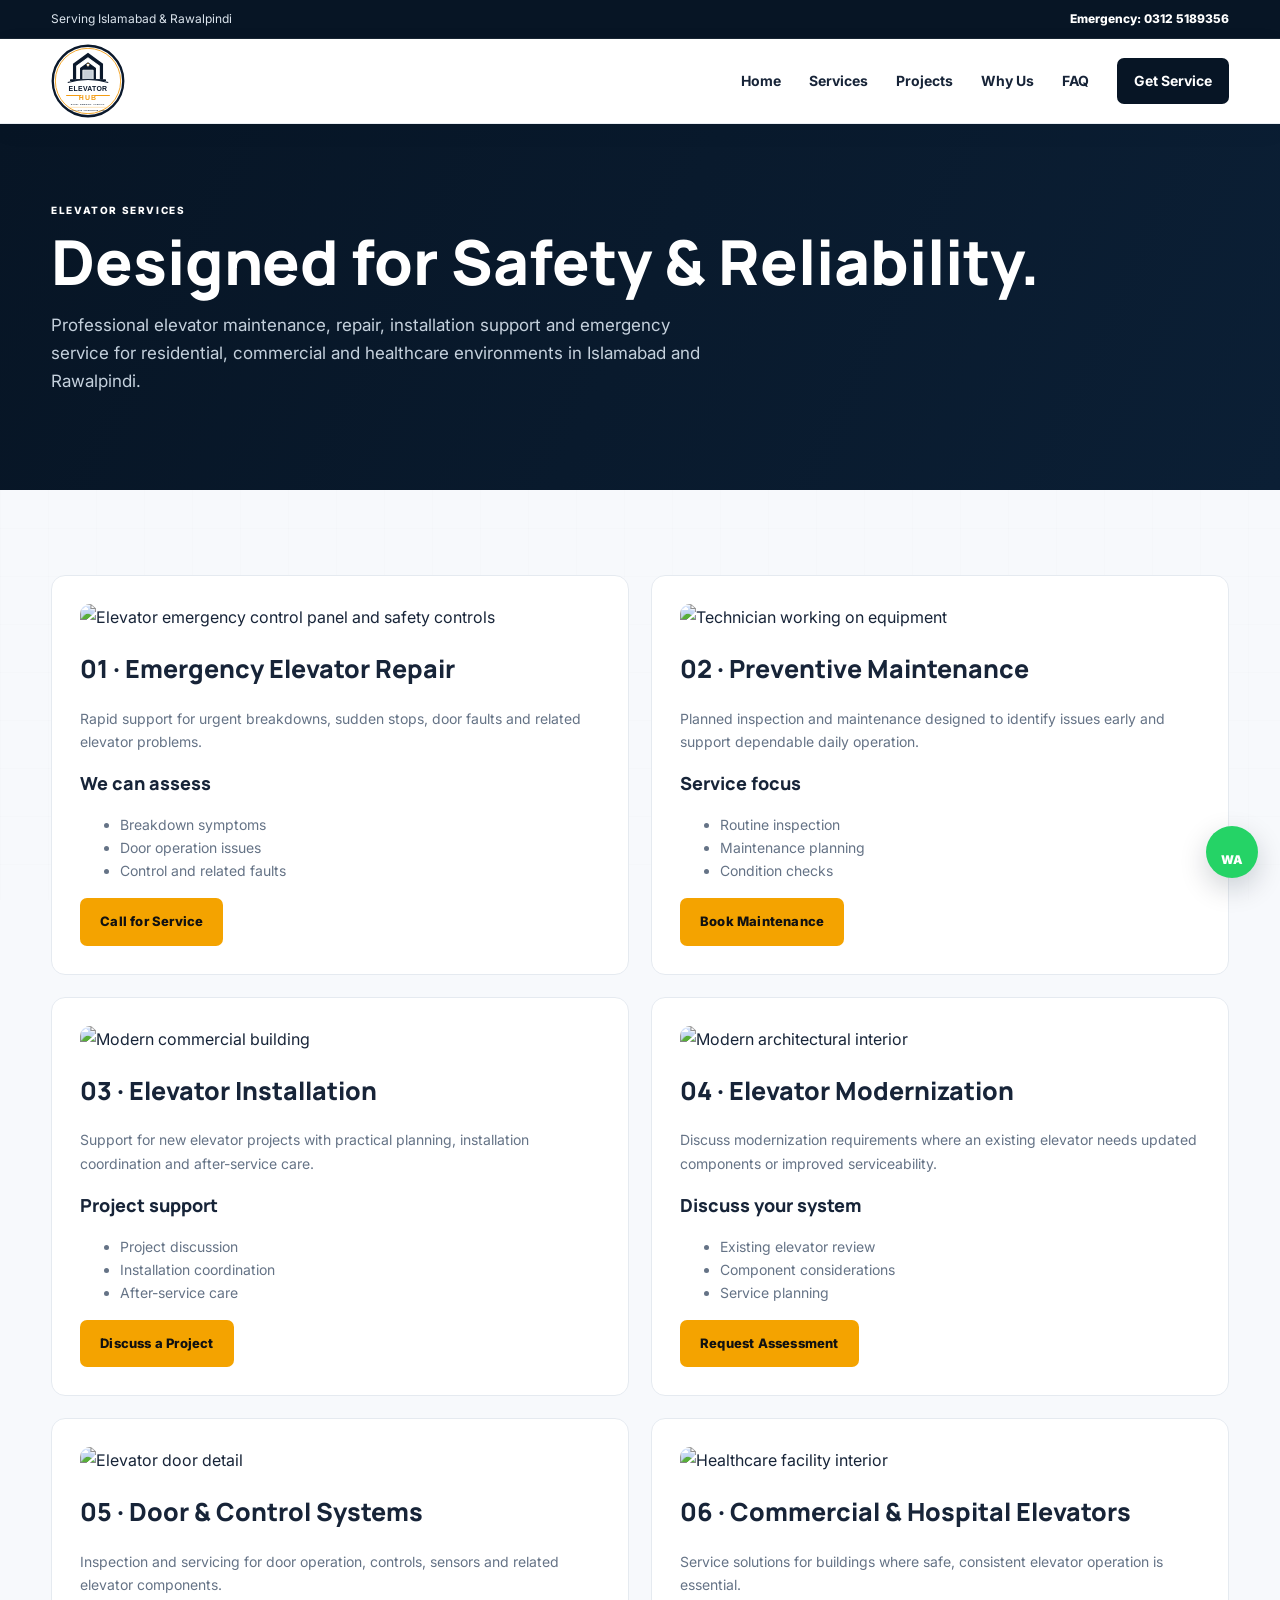
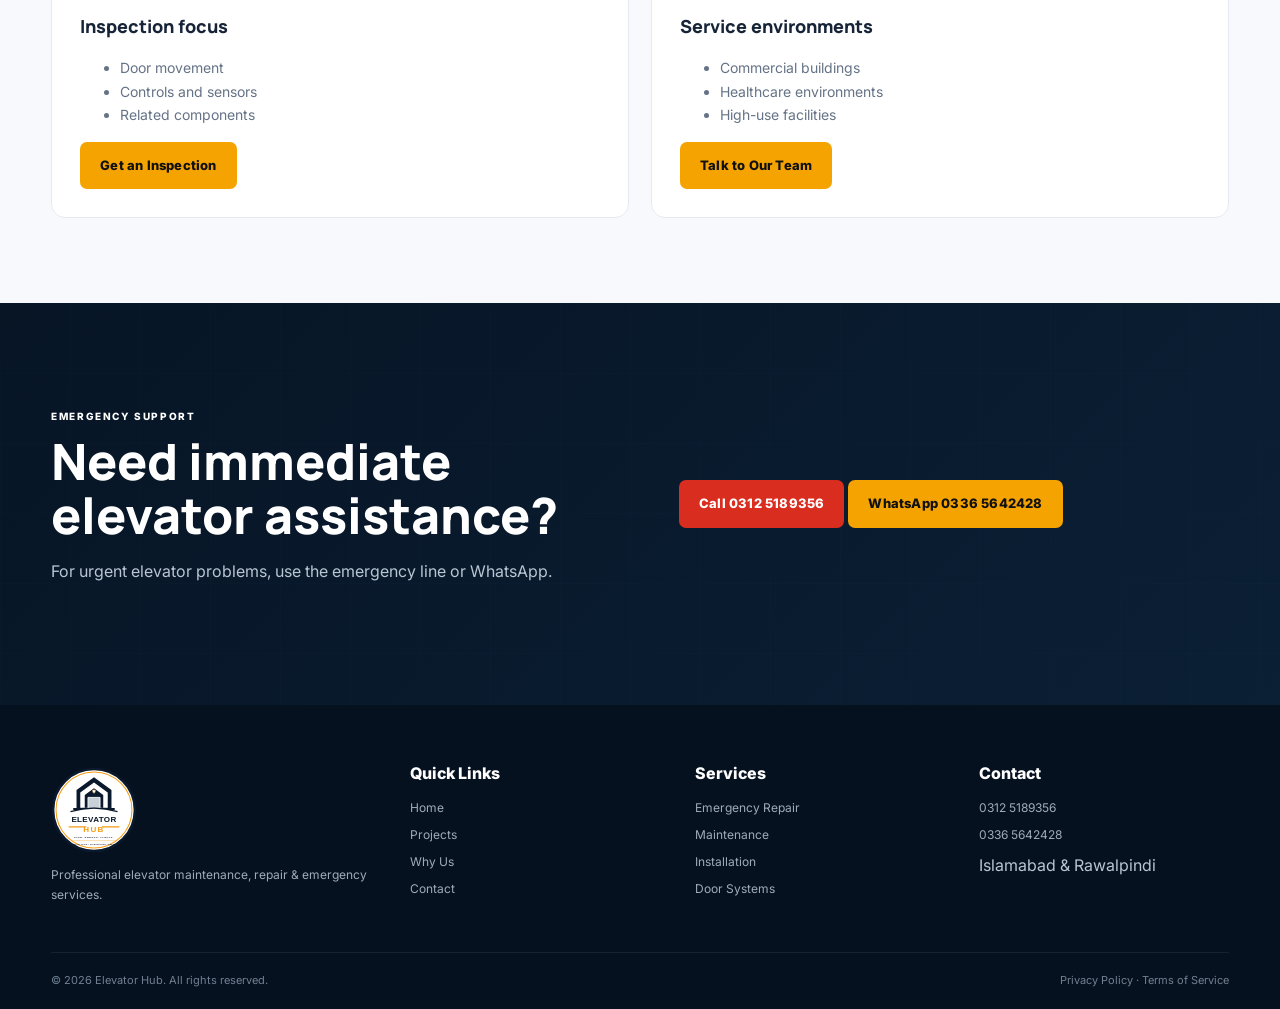
==== commit ea2d8e9c: "Replace emergency elevator repair image with elevator-specific control panel photo" ====
--- a/services.html
+++ b/services.html
@@ -1 +1 @@
-<!doctype html><html lang="en"><head><meta charset="utf-8"><meta name="viewport" content="width=device-width,initial-scale=1"><meta name="description" content="Elevator services by Elevator Hub in Islamabad and Rawalpindi: emergency repair, preventive maintenance, installation support, modernization, door systems and commercial lifts."><title>Elevator Services in Islamabad & Rawalpindi | Elevator Hub</title><link rel="preconnect" href="https://fonts.googleapis.com"><link rel="preconnect" href="https://fonts.gstatic.com" crossorigin><link href="https://fonts.googleapis.com/css2?family=Inter:wght@400;500;600;700;800&family=Manrope:wght@700;800&display=swap" rel="stylesheet"><link rel="icon" href="assets/elevator-hub-logo.svg" type="image/svg+xml"><link rel="stylesheet" href="styles.css"></head><body><div class="topbar"><div class="container topbar-inner"><span>Serving Islamabad & Rawalpindi</span><a href="tel:+923125189356">Emergency: 0312 5189356</a></div></div><header class="header"><div class="container nav"><a class="brand" href="index.html"><img class="brand-logo" src="assets/elevator-hub-logo.svg" alt="Elevator Hub"></a><button class="menu-toggle" aria-label="Open menu" aria-expanded="false">☰</button><nav class="nav-links"><a href="index.html">Home</a><a href="services.html">Services</a><a href="projects.html">Projects</a><a href="about.html">Why Us</a><a href="index.html#faq">FAQ</a><a class="nav-cta" href="contact.html">Get Service</a></nav></div></header><main><section class="page-hero"><div class="container"><span class="kicker">ELEVATOR SERVICES</span><h1>Designed for Safety & Reliability.</h1><p>Professional elevator maintenance, repair, installation support and emergency service for residential, commercial and healthcare environments in Islamabad and Rawalpindi.</p></div></section><section class="page-content"><div class="container"><div class="detail-grid"><article class="detail-card"><img loading="lazy" src="https://images.unsplash.com/photo-1691458760009-d3e1198f0c73?auto=format&fit=crop&fm=jpg&q=85&w=1000" alt="Elevator interior and doors for emergency service support"><h2>01 · Emergency Elevator Repair</h2><p>Rapid support for urgent breakdowns, sudden stops, door faults and related elevator problems.</p><h3>We can assess</h3><ul><li>Breakdown symptoms</li><li>Door operation issues</li><li>Control and related faults</li></ul><a class="btn btn-gold" href="contact.html">Call for Service</a></article><article class="detail-card"><img loading="lazy" src="https://images.unsplash.com/photo-1581094794329-c8112a89af12?auto=format&fit=crop&w=1000&q=85" alt="Technician working on equipment"><h2>02 · Preventive Maintenance</h2><p>Planned inspection and maintenance designed to identify issues early and support dependable daily operation.</p><h3>Service focus</h3><ul><li>Routine inspection</li><li>Maintenance planning</li><li>Condition checks</li></ul><a class="btn btn-gold" href="contact.html">Book Maintenance</a></article><article class="detail-card"><img loading="lazy" src="https://images.unsplash.com/photo-1486406146926-c627a92ad1ab?auto=format&fit=crop&w=1000&q=85" alt="Modern commercial building"><h2>03 · Elevator Installation</h2><p>Support for new elevator projects with practical planning, installation coordination and after-service care.</p><h3>Project support</h3><ul><li>Project discussion</li><li>Installation coordination</li><li>After-service care</li></ul><a class="btn btn-gold" href="contact.html">Discuss a Project</a></article><article class="detail-card"><img loading="lazy" src="https://images.unsplash.com/photo-1512453979798-5ea266f8880c?auto=format&fit=crop&w=1000&q=85" alt="Modern architectural interior"><h2>04 · Elevator Modernization</h2><p>Discuss modernization requirements where an existing elevator needs updated components or improved serviceability.</p><h3>Discuss your system</h3><ul><li>Existing elevator review</li><li>Component considerations</li><li>Service planning</li></ul><a class="btn btn-gold" href="contact.html">Request Assessment</a></article><article class="detail-card"><img loading="lazy" src="https://images.unsplash.com/photo-1558618666-fcd25c85cd64?auto=format&fit=crop&w=1000&q=85" alt="Elevator door detail"><h2>05 · Door & Control Systems</h2><p>Inspection and servicing for door operation, controls, sensors and related elevator components.</p><h3>Inspection focus</h3><ul><li>Door movement</li><li>Controls and sensors</li><li>Related components</li></ul><a class="btn btn-gold" href="contact.html">Get an Inspection</a></article><article class="detail-card"><img loading="lazy" src="https://images.unsplash.com/photo-1586773860418-d37222d8fce3?auto=format&fit=crop&w=1000&q=85" alt="Healthcare facility interior"><h2>06 · Commercial & Hospital Elevators</h2><p>Service solutions for buildings where safe, consistent elevator operation is essential.</p><h3>Service environments</h3><ul><li>Commercial buildings</li><li>Healthcare environments</li><li>High-use facilities</li></ul><a class="btn btn-gold" href="contact.html">Talk to Our Team</a></article></div></div></section><section class="dark-section"><div class="container split"><div><span class="kicker">EMERGENCY SUPPORT</span><h2>Need immediate elevator assistance?</h2><p>For urgent elevator problems, use the emergency line or WhatsApp.</p></div><div><a class="btn btn-red" href="tel:+923125189356">Call 0312 5189356</a> <a class="btn btn-gold" href="https://wa.me/923365642428">WhatsApp 0336 5642428</a></div></div></section></main><footer><div class="container footer-grid"><div><a class="brand footer-brand" href="index.html"><img class="brand-logo" src="assets/elevator-hub-logo.svg" alt="Elevator Hub"></a><p>Professional elevator maintenance, repair & emergency services.</p></div><div><div class="footer-title">Quick Links</div><a href="index.html">Home</a><a href="projects.html">Projects</a><a href="about.html">Why Us</a><a href="contact.html">Contact</a></div><div><div class="footer-title">Services</div><a href="services.html">Emergency Repair</a><a href="services.html">Maintenance</a><a href="services.html">Installation</a><a href="services.html">Door Systems</a></div><div><div class="footer-title">Contact</div><a href="tel:+923125189356">0312 5189356</a><a href="https://wa.me/923365642428">0336 5642428</a><span>Islamabad & Rawalpindi</span></div></div><div class="container copyright"><span>© 2026 Elevator Hub. All rights reserved.</span><span>Privacy Policy · Terms of Service</span></div></footer><a class="floating-wa" href="https://wa.me/923365642428" aria-label="Chat on WhatsApp">WA</a><script src="script.js"></script></body></html>+<!doctype html><html lang="en"><head><meta charset="utf-8"><meta name="viewport" content="width=device-width,initial-scale=1"><meta name="description" content="Elevator services by Elevator Hub in Islamabad and Rawalpindi: emergency repair, preventive maintenance, installation support, modernization, door systems and commercial lifts."><title>Elevator Services in Islamabad & Rawalpindi | Elevator Hub</title><link rel="preconnect" href="https://fonts.googleapis.com"><link rel="preconnect" href="https://fonts.gstatic.com" crossorigin><link href="https://fonts.googleapis.com/css2?family=Inter:wght@400;500;600;700;800&family=Manrope:wght@700;800&display=swap" rel="stylesheet"><link rel="icon" href="assets/elevator-hub-logo.svg" type="image/svg+xml"><link rel="stylesheet" href="styles.css"></head><body><div class="topbar"><div class="container topbar-inner"><span>Serving Islamabad & Rawalpindi</span><a href="tel:+923125189356">Emergency: 0312 5189356</a></div></div><header class="header"><div class="container nav"><a class="brand" href="index.html"><img class="brand-logo" src="assets/elevator-hub-logo.svg" alt="Elevator Hub"></a><button class="menu-toggle" aria-label="Open menu" aria-expanded="false">☰</button><nav class="nav-links"><a href="index.html">Home</a><a href="services.html">Services</a><a href="projects.html">Projects</a><a href="about.html">Why Us</a><a href="index.html#faq">FAQ</a><a class="nav-cta" href="contact.html">Get Service</a></nav></div></header><main><section class="page-hero"><div class="container"><span class="kicker">ELEVATOR SERVICES</span><h1>Designed for Safety & Reliability.</h1><p>Professional elevator maintenance, repair, installation support and emergency service for residential, commercial and healthcare environments in Islamabad and Rawalpindi.</p></div></section><section class="page-content"><div class="container"><div class="detail-grid"><article class="detail-card"><img loading="lazy" src="https://images.unsplash.com/photo-1679420483972-60902a5efbf3?auto=format&fit=crop&w=1000&q=85" alt="Elevator emergency control panel and safety controls"><h2>01 · Emergency Elevator Repair</h2><p>Rapid support for urgent breakdowns, sudden stops, door faults and related elevator problems.</p><h3>We can assess</h3><ul><li>Breakdown symptoms</li><li>Door operation issues</li><li>Control and related faults</li></ul><a class="btn btn-gold" href="contact.html">Call for Service</a></article><article class="detail-card"><img loading="lazy" src="https://images.unsplash.com/photo-1581094794329-c8112a89af12?auto=format&fit=crop&w=1000&q=85" alt="Technician working on equipment"><h2>02 · Preventive Maintenance</h2><p>Planned inspection and maintenance designed to identify issues early and support dependable daily operation.</p><h3>Service focus</h3><ul><li>Routine inspection</li><li>Maintenance planning</li><li>Condition checks</li></ul><a class="btn btn-gold" href="contact.html">Book Maintenance</a></article><article class="detail-card"><img loading="lazy" src="https://images.unsplash.com/photo-1486406146926-c627a92ad1ab?auto=format&fit=crop&w=1000&q=85" alt="Modern commercial building"><h2>03 · Elevator Installation</h2><p>Support for new elevator projects with practical planning, installation coordination and after-service care.</p><h3>Project support</h3><ul><li>Project discussion</li><li>Installation coordination</li><li>After-service care</li></ul><a class="btn btn-gold" href="contact.html">Discuss a Project</a></article><article class="detail-card"><img loading="lazy" src="https://images.unsplash.com/photo-1512453979798-5ea266f8880c?auto=format&fit=crop&w=1000&q=85" alt="Modern architectural interior"><h2>04 · Elevator Modernization</h2><p>Discuss modernization requirements where an existing elevator needs updated components or improved serviceability.</p><h3>Discuss your system</h3><ul><li>Existing elevator review</li><li>Component considerations</li><li>Service planning</li></ul><a class="btn btn-gold" href="contact.html">Request Assessment</a></article><article class="detail-card"><img loading="lazy" src="https://images.unsplash.com/photo-1558618666-fcd25c85cd64?auto=format&fit=crop&w=1000&q=85" alt="Elevator door detail"><h2>05 · Door & Control Systems</h2><p>Inspection and servicing for door operation, controls, sensors and related elevator components.</p><h3>Inspection focus</h3><ul><li>Door movement</li><li>Controls and sensors</li><li>Related components</li></ul><a class="btn btn-gold" href="contact.html">Get an Inspection</a></article><article class="detail-card"><img loading="lazy" src="https://images.unsplash.com/photo-1586773860418-d37222d8fce3?auto=format&fit=crop&w=1000&q=85" alt="Healthcare facility interior"><h2>06 · Commercial & Hospital Elevators</h2><p>Service solutions for buildings where safe, consistent elevator operation is essential.</p><h3>Service environments</h3><ul><li>Commercial buildings</li><li>Healthcare environments</li><li>High-use facilities</li></ul><a class="btn btn-gold" href="contact.html">Talk to Our Team</a></article></div></div></section><section class="dark-section"><div class="container split"><div><span class="kicker">EMERGENCY SUPPORT</span><h2>Need immediate elevator assistance?</h2><p>For urgent elevator problems, use the emergency line or WhatsApp.</p></div><div><a class="btn btn-red" href="tel:+923125189356">Call 0312 5189356</a> <a class="btn btn-gold" href="https://wa.me/923365642428">WhatsApp 0336 5642428</a></div></div></section></main><footer><div class="container footer-grid"><div><a class="brand footer-brand" href="index.html"><img class="brand-logo" src="assets/elevator-hub-logo.svg" alt="Elevator Hub"></a><p>Professional elevator maintenance, repair & emergency services.</p></div><div><div class="footer-title">Quick Links</div><a href="index.html">Home</a><a href="projects.html">Projects</a><a href="about.html">Why Us</a><a href="contact.html">Contact</a></div><div><div class="footer-title">Services</div><a href="services.html">Emergency Repair</a><a href="services.html">Maintenance</a><a href="services.html">Installation</a><a href="services.html">Door Systems</a></div><div><div class="footer-title">Contact</div><a href="tel:+923125189356">0312 5189356</a><a href="https://wa.me/923365642428">0336 5642428</a><span>Islamabad & Rawalpindi</span></div></div><div class="container copyright"><span>© 2026 Elevator Hub. All rights reserved.</span><span>Privacy Policy · Terms of Service</span></div></footer><a class="floating-wa" href="https://wa.me/923365642428" aria-label="Chat on WhatsApp">WA</a><script src="script.js"></script></body></html>
